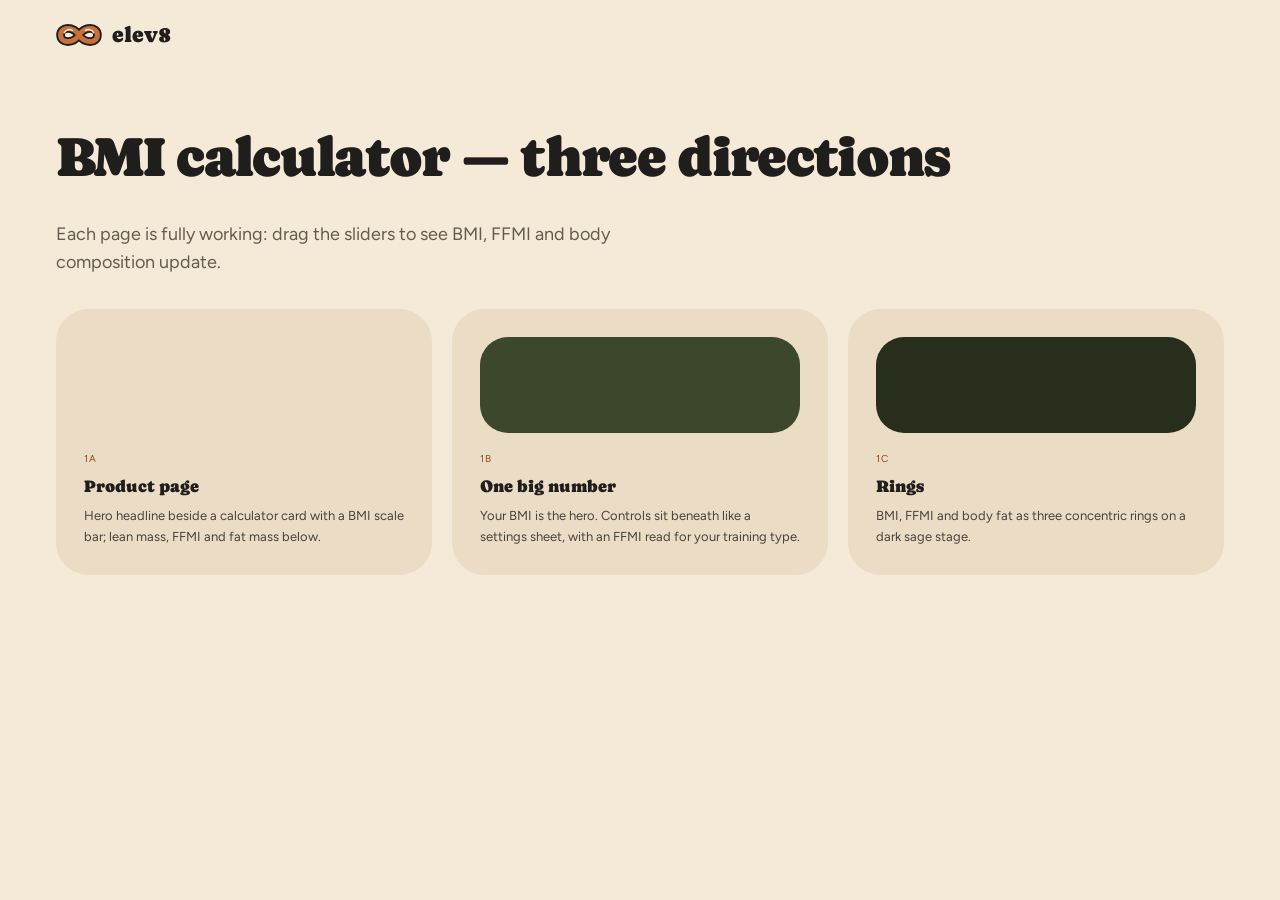
==== site/index.html @ 3b9a0076 "Add elev8 BMI calculator site Static HTML/CSS/JS build of the three Claude Design directions (produc" ====
<!DOCTYPE html>
<html lang="en">
<head>
<meta charset="utf-8">
<meta name="viewport" content="width=device-width, initial-scale=1">
<title>elev8 · BMI calculator directions</title>
<link rel="stylesheet" href="css/organic.css">
<link rel="stylesheet" href="css/app.css">
<style>
  .ix { padding: 56px 56px 72px; display: flex; flex-direction: column; gap: 32px; }
  .ix h1 { font-size: clamp(40px, 5vw, 56px); margin: 0; letter-spacing: -0.03em; }
  .ix-lede { margin: 0; font-size: 18px; max-width: 560px; color: var(--color-neutral-700); }
  .ix-grid { display: grid; grid-template-columns: repeat(3, minmax(0, 1fr)); gap: 20px; }
  .ix-grid .card { padding: 28px; gap: 10px; color: inherit; text-decoration: none; transition: box-shadow .2s, transform .2s; }
  .ix-grid .card:hover { box-shadow: var(--shadow-md); transform: translateY(-2px); }
  .ix-grid .card-kicker { color: var(--color-accent-700); }
  .ix-swatch { height: 96px; border-radius: var(--radius-lg); margin-bottom: 8px; }
  @media (max-width: 860px) { .ix-grid { grid-template-columns: minmax(0, 1fr); } }
  @media (max-width: 560px) { .ix { padding: 32px 16px 48px; } }
</style>
</head>
<body class="pp">
<header>
  <nav class="nav site-nav wrap" aria-label="Main">
    <a class="nav-brand" href="index.html">
      <svg class="logo" width="46" height="24" viewBox="0 0 100 50" aria-hidden="true"><path class="logo-ink" d="M50 25C38 6 10 6 10 25S38 44 50 25 90 6 90 25 62 44 50 25Z"/><path class="logo-fill" d="M50 25C38 6 10 6 10 25S38 44 50 25 90 6 90 25 62 44 50 25Z"/><path class="logo-hi" d="M18 20C22 13 30 12 36 15"/><path class="logo-hi" d="M64 15C70 12 78 13 82 20"/></svg>
      <span>elev8</span>
    </a>
  </nav>
</header>
<main class="wrap ix">
  <h1>BMI calculator — three directions</h1>
  <p class="ix-lede">Each page is fully working: drag the sliders to see BMI, FFMI and body composition update.</p>
  <div class="ix-grid">
    <a class="card" href="product.html">
      <div class="ix-swatch" style="background:var(--color-surface)"></div>
      <div class="card-kicker">1a</div>
      <div class="card-title">Product page</div>
      <p class="card-body">Hero headline beside a calculator card with a BMI scale bar; lean mass, FFMI and fat mass below.</p>
    </a>
    <a class="card" href="big-number.html">
      <div class="ix-swatch" style="background:var(--color-accent-2-800)"></div>
      <div class="card-kicker">1b</div>
      <div class="card-title">One big number</div>
      <p class="card-body">Your BMI is the hero. Controls sit beneath like a settings sheet, with an FFMI read for your training type.</p>
    </a>
    <a class="card" href="rings.html">
      <div class="ix-swatch" style="background:var(--color-accent-2-900)"></div>
      <div class="card-kicker">1c</div>
      <div class="card-title">Rings</div>
      <p class="card-body">BMI, FFMI and body fat as three concentric rings on a dark sage stage.</p>
    </a>
  </div>
</main>
</body>
</html>
---- site/css/organic.css ----
/* Organic — design-system tokens and component classes. This file is the source of truth for the system's look; retune it here and see readme.md. */
@import url('https://fonts.googleapis.com/css2?family=Caprasimo:wght@400&family=Figtree:wght@400;600;700&display=swap');

:root {
  --color-bg: #f5ead8;
  --color-surface: #ebddc5;
  --color-text: #201e1d;
  --color-accent: #c67139;
  --color-accent-2: #7a8a5e;
  --color-divider: color-mix(in srgb, #201e1d 16%, transparent);

  /* Tonal ramps — generated in OKLCH on one shared lightness scale, so the
     same step of any role matches the others in visual value. */
  --color-neutral-100: #f9f4ed;
  --color-neutral-200: #eee7db;
  --color-neutral-300: #dcd3c4;
  --color-neutral-400: #c0b6a5;
  --color-neutral-500: #a19786;
  --color-neutral-600: #82796a;
  --color-neutral-700: #645c50;
  --color-neutral-800: #474238;
  --color-neutral-900: #2e2b25;

  --color-accent-100: #fff2eb;
  --color-accent-200: #ffe1d0;
  --color-accent-300: #ffc6a5;
  --color-accent-400: #f6a06b;
  --color-accent-500: #d67f48;
  --color-accent-600: #b2622d;
  --color-accent-700: #8c491a;
  --color-accent-800: #643312;
  --color-accent-900: #402310;

  --color-accent-2-100: #f0fae1;
  --color-accent-2-200: #e1eecc;
  --color-accent-2-300: #ccdbb2;
  --color-accent-2-400: #aebf92;
  --color-accent-2-500: #8fa073;
  --color-accent-2-600: #728157;
  --color-accent-2-700: #56633f;
  --color-accent-2-800: #3d472b;
  --color-accent-2-900: #272e1b;

  --font-heading: "Caprasimo", system-ui, sans-serif;
  --font-heading-weight: 400;
  --font-body: "Figtree", system-ui, sans-serif;

  --space-1: 4.4px;
  --space-2: 8.8px;
  --space-3: 13.2px;
  --space-4: 17.6px;
  --space-6: 26.4px;
  --space-8: 35.2px;

  --radius-sm: 8px;
  --radius-md: 16px;
  --radius-lg: 28px;

  /* Elevation — derived from the ground: soft ink-tinted shadows on a
     light theme, a hairline edge + ambient darkness on a dark one. */
  --shadow-sm: 0 1px 2px color-mix(in srgb, #2e2b25 14%, transparent);
  --shadow-md: 0 3px 10px color-mix(in srgb, #2e2b25 16%, transparent);
  --shadow-lg: 0 12px 32px color-mix(in srgb, #2e2b25 22%, transparent);
}

body {
  background: var(--color-bg);
  color: var(--color-text);
  font-family: var(--font-body);
}
h1, h2, h3, h4 { font-family: var(--font-heading); font-weight: var(--font-heading-weight); }

.washed{filter:saturate(0.6) contrast(0.85) brightness(1.1) opacity(0.94)}

/* ══════════════════════════════════════════════════════════════════════════
   Components — built with the tokens above. Plain CSS
   on plain HTML: no JavaScript, no build step. Each class is documented in
   readme.md and demonstrated in foundations/ and components/.
   ══════════════════════════════════════════════════════════════════════ */

*, *::before, *::after { box-sizing: border-box; }
body { margin: 0; font-size: 15px; line-height: 1.55; font-weight: 400; }
h1, h2, h3, h4, h5, h6 {
  font-family: var(--font-heading); font-weight: var(--font-heading-weight);
  line-height: 1.12; letter-spacing: -0.015em; margin: 0 0 var(--space-2);
}
h1 { font-size: 42px; }
h2 { font-size: 32px; }
h3 { font-size: 25px; }
h4 { font-size: 20px; }
h5 { font-size: 16px; }
h6 { font-size: 13px; }
h6 { letter-spacing: 0.08em; text-transform: uppercase; }
p { margin: 0 0 var(--space-3); }
a { color: var(--color-accent); text-underline-offset: 3px; }
img { display: block; max-width: 100%; }
figure { margin: 0; }
figcaption {
  font-size: 11px; margin-top: var(--space-1);
  color: color-mix(in srgb, var(--color-text) 55%, transparent);
}
.text-muted { color: color-mix(in srgb, var(--color-text) 55%, transparent); }
:focus { outline: none; }
:focus-visible { outline: 2px solid var(--color-accent); outline-offset: 2px; }
::selection { background: color-mix(in srgb, var(--color-accent) 30%, transparent); }

/* — rules — */
.hr {
  height: 1px; border: 0; margin: var(--space-4) 0;
  background: var(--color-divider);
}

/* — buttons — */
.btn {
  display: inline-flex; align-items: center; justify-content: center; gap: 6px;
  cursor: pointer; text-decoration: none;
  font-family: var(--font-heading); font-weight: var(--font-heading-weight);
  font-size: 14px; line-height: 1.2; color: var(--color-text); /* matches the .input's 14px —
     the pair sits side by side in sign-up rows */
  background: transparent; border: 1px solid transparent;
  padding: var(--space-2) calc(var(--space-3) * 1.2);
  border-radius: var(--radius-md);
}
.btn svg { display: block; }
.btn:disabled { opacity: 0.45; cursor: not-allowed; }
.btn-primary { background: var(--color-accent); color: var(--color-bg); }
.btn-primary:hover { background: var(--color-accent-600); }
.btn-primary:active { background: var(--color-accent-700); }
.btn-secondary { border-color: var(--color-divider); }
.btn-secondary:hover { background: color-mix(in srgb, var(--color-text) 7%, transparent); }
.btn-secondary:active { background: color-mix(in srgb, var(--color-text) 14%, transparent); }
.btn-ghost { color: var(--color-accent); padding-inline: var(--space-1); }
.btn-ghost:hover { background: color-mix(in srgb, var(--color-accent) 10%, transparent); }
.btn-ghost:active { background: color-mix(in srgb, var(--color-accent) 18%, transparent); }
.btn-icon { width: 36px; height: 36px; padding: 0; }
.btn-block { width: 100%; margin-top: var(--space-2); }

/* — forms — */
.field > label {
  display: block; font-size: 12px; margin-bottom: 5px;
  color: color-mix(in srgb, var(--color-text) 70%, transparent);
}
.input {
  width: 100%; min-height: 36px; padding: 6px 10px; font: inherit;
  font-size: 14px; color: var(--color-text); caret-color: var(--color-accent);
  background: var(--color-surface);
  border: 1px solid var(--color-divider); border-radius: var(--radius-md);
}
.input:hover { border-color: color-mix(in srgb, var(--color-text) 45%, transparent); }
.input:focus-visible { border-color: var(--color-accent); outline-offset: 0; }
textarea.input { min-height: 90px; resize: vertical; }
.radio { display: inline-flex; align-items: center; gap: 8px; cursor: pointer; font-size: 14px; }
.radio input, .seg-opt input {
  position: absolute; opacity: 0; width: 0; height: 0; pointer-events: none;
}
.radio .dot {
  width: 16px; height: 16px; flex: none; border-radius: 50%;
  border: 1.5px solid var(--color-divider);
}
.radio:hover .dot { border-color: var(--color-accent); }
.radio input:checked + .dot {
  border-color: var(--color-accent); background: var(--color-accent);
  box-shadow: inset 0 0 0 4px var(--color-bg);
}
.radio input:focus-visible + .dot { outline: 2px solid var(--color-accent); outline-offset: 2px; }
.seg {
  display: inline-flex; overflow: hidden;
  border: 1px solid var(--color-divider); border-radius: var(--radius-md);
}
.seg-opt {
  display: inline-flex; align-items: center; gap: 6px;
  padding: 7px 12px; font-size: 13px; cursor: pointer;
}
.seg-opt + .seg-opt { border-left: 1px solid var(--color-divider); }
.seg-opt:has(input:checked) { background: var(--color-accent); color: var(--color-bg); }
.seg-opt:not(:has(input:checked)):hover { background: color-mix(in srgb, var(--color-text) 7%, transparent); }
.seg-opt:has(input:focus-visible) { outline: 2px solid var(--color-accent); outline-offset: -2px; }

/* — cards — */
.card {
  display: flex; flex-direction: column; gap: var(--space-2);
  padding: var(--space-3); border-radius: var(--radius-md); background: var(--color-surface);
}
.card-kicker { font-size: 10px; letter-spacing: 0.1em; text-transform: uppercase; color: var(--color-accent); }
.card-title {
  font-family: var(--font-heading); font-weight: var(--font-heading-weight);
  font-size: 17px; line-height: 1.2;
}
.card-body { margin: 0; font-size: 13px; opacity: 0.8; flex: 1; }
.card-meta {
  display: flex; align-items: center; gap: 6px; font-size: 11px;
  color: color-mix(in srgb, var(--color-text) 50%, transparent);
}
.elev-sm { box-shadow: var(--shadow-sm); }
.elev-md { box-shadow: var(--shadow-md); }
.elev-lg { box-shadow: var(--shadow-lg); }

/* — tags — */
.tag {
  display: inline-flex; align-items: center; font-size: 11px;
  letter-spacing: 0.02em; padding: 3px 10px;
  border-radius: calc(var(--radius-md) * 0.75);
}
.tag-accent { background: var(--color-accent-100); color: var(--color-accent-800); }
.tag-accent-2 { background: var(--color-accent-2-100); color: var(--color-accent-2-800); }
.tag-neutral { background: var(--color-neutral-100); color: var(--color-neutral-800); }
.tag-outline { border: 1px solid var(--color-accent); color: var(--color-accent); }

/* — navigation — */
.nav {
  display: flex; align-items: center; gap: var(--space-4);
  padding: var(--space-3) var(--space-4);
  border-bottom: none;
}
.nav-brand {
  font-family: var(--font-heading); font-weight: var(--font-heading-weight);
  font-size: 18px; margin-right: auto;
}
.nav a { color: inherit; text-decoration: none; font-size: 14px; }
.nav a:hover, .nav a[aria-current='page'] { color: var(--color-accent); }

/* — tables — */
.table { width: 100%; border-collapse: collapse; font-size: 14px; }
.table th {
  text-align: left; font-size: 11px; letter-spacing: 0.08em; text-transform: uppercase;
  color: color-mix(in srgb, var(--color-text) 60%, transparent);
  padding: var(--space-2); border-bottom: 1px solid var(--color-divider);
}
.table td {
  padding: var(--space-2);
  border-bottom: 1px solid color-mix(in srgb, var(--color-text) 8%, transparent);
}
.table tbody tr:hover { background: color-mix(in srgb, var(--color-text) 4%, transparent); }

/* — dialog — */
.dialog-backdrop {
  position: fixed; inset: 0; display: grid; place-items: center;
  padding: var(--space-4);
  background: color-mix(in srgb, var(--color-neutral-900) 50%, transparent);
}
.dialog {
  width: min(440px, 100%); display: flex; flex-direction: column; gap: var(--space-3);
  padding: var(--space-4); border-radius: var(--radius-lg);
  background: var(--color-surface); box-shadow: var(--shadow-lg);
}
.dialog-title {
  font-family: var(--font-heading); font-weight: var(--font-heading-weight);
  font-size: 20px;
}
.dialog-body { font-size: 14px; opacity: 0.85; }
.dialog-actions { display: flex; justify-content: flex-end; gap: var(--space-2); margin-top: var(--space-2); }

/* — rounded frame: everything softens, small controls go pill — */
.card, .dialog { border-radius: calc(var(--radius-lg) * 1.15); }
.btn, .tag, .seg, .input { border-radius: 999px; }
.input { padding-inline: 14px; }
---- site/css/app.css ----
/* elev8 — page styles built on the Organic tokens in organic.css. */

/* ── shared ─────────────────────────────────────────────────────────────── */
.wrap { max-width: 1280px; margin: 0 auto; }
.num { font-family: var(--font-heading); font-weight: var(--font-heading-weight); line-height: 1; }
input[type="range"] { width: 100%; min-width: 0; margin: 0; accent-color: var(--range, var(--color-accent)); }

/* logo: puffy infinity, three strokes — ink outline, fill, highlights */
.logo path { fill: none; }
.logo-ink { stroke: var(--logo-ink, var(--color-text)); stroke-width: 19; stroke-linejoin: round; }
.logo-fill { stroke: var(--logo-fill, var(--color-accent)); stroke-width: 11; stroke-linejoin: round; }
.logo-hi { stroke: var(--logo-hi, var(--color-accent-200)); stroke-width: 3.5; stroke-linecap: round; }

.site-nav { padding: 18px 56px; }
.site-nav .nav-brand { display: flex; align-items: center; gap: 10px; font-size: 22px; color: inherit; text-decoration: none; }
.site-nav .nav-brand:hover { color: inherit; }
.site-nav .btn { padding: 8px 18px; }

/* scale track with a sliding thumb; --pos is 0–100 */
.track { position: relative; border-radius: 999px; }
.thumb {
  position: absolute; width: 22px; height: 22px; margin-left: -11px; border-radius: 50%;
  left: calc(var(--pos, 0) * 1%); transition: left .3s;
}

/* ── 1a · product page ──────────────────────────────────────────────────── */
.pp { background: var(--color-bg); }
.pp-header {
  position: sticky; top: 0; z-index: 10;
  background: color-mix(in srgb, var(--color-bg) 80%, transparent);
  -webkit-backdrop-filter: blur(20px); backdrop-filter: blur(20px);
}
.pp-hero {
  display: grid; grid-template-columns: minmax(0, 1fr) 520px; gap: 64px;
  padding: 72px 56px 88px; align-items: center;
}
.pp-intro { display: flex; flex-direction: column; gap: 22px; }
.pp-intro .tag { align-self: flex-start; }
.pp-intro h1 { font-size: clamp(46px, 6.6vw, 84px); line-height: 1; margin: 0; letter-spacing: -0.03em; text-wrap: balance; }
.pp-intro p { font-size: 21px; line-height: 1.45; max-width: 480px; color: var(--color-neutral-700); margin: 0; text-wrap: pretty; }
.pp-ctas { display: flex; flex-wrap: wrap; gap: 12px; margin-top: 8px; }
.pp-ctas .btn { font-size: 17px; padding: 14px 26px; }

.pp-calc { padding: 36px; gap: 22px; background: var(--color-neutral-100); }
.pp-calc-head { display: flex; justify-content: space-between; align-items: center; gap: 12px; }
.pp-calc-head .card-title { font-size: 22px; margin: 0; letter-spacing: 0; }
.pp-field { display: flex; flex-direction: column; gap: 6px; }
.pp-field-label { display: flex; justify-content: space-between; font-size: 14px; }
.pp-field-label > label, .pp-field-label > span { color: var(--color-neutral-700); }
.pp-field-label .opt { color: var(--color-neutral-600); }

.pp-result { border-radius: var(--radius-lg); background: var(--color-surface); padding: 24px; display: flex; flex-direction: column; gap: 14px; }
.pp-result-head { display: flex; align-items: baseline; justify-content: space-between; gap: 12px; }
.pp-result-num { display: flex; align-items: baseline; gap: 10px; }
.pp-result-num .num { font-size: 64px; }
.pp-result-num small, .pp-result-unit { font-size: 14px; color: var(--color-neutral-700); }
.pp-result .tag { font-size: 13px; }
.pp-result p { margin: 0; font-size: 14px; line-height: 1.5; color: var(--color-neutral-800); }

.pp-scale {
  height: 12px;
  background: linear-gradient(90deg,
    var(--color-accent-2-300) 0 14%, var(--color-accent-2-500) 14% 40%,
    var(--color-accent-400) 40% 60%, var(--color-accent-600) 60% 100%);
}
.pp-scale .thumb { top: -5px; background: var(--color-neutral-100); box-shadow: var(--shadow-md); border: 3px solid var(--color-text); }
.pp-scale-ticks { display: flex; justify-content: space-between; font-size: 11px; color: var(--color-neutral-700); }

.pp-metrics { display: grid; grid-template-columns: repeat(3, minmax(0, 1fr)); gap: 20px; padding: 0 56px 72px; scroll-margin-top: 80px; }
.pp-metrics .card { padding: 28px; gap: 10px; }
.pp-metrics .card-kicker { color: var(--color-accent-700); }
.pp-metrics .num { font-size: 40px; }
.pp-metrics .card-body { font-size: 14px; }

/* ── 1b · one big number ────────────────────────────────────────────────── */
.bn { background: var(--color-neutral-100); --logo-fill: var(--color-accent-2); --logo-hi: var(--color-accent-2-200); }
.bn-top { padding: 56px 56px 0; display: flex; flex-direction: column; gap: 8px; }
.bn-top h6 { margin: 0; color: var(--color-accent-700); }
.bn-hero { display: flex; align-items: flex-end; gap: 32px; }
.bn-hero .num { font-size: clamp(132px, 20.3vw, 260px); line-height: .85; letter-spacing: -0.04em; }
.bn-hero-copy { display: flex; flex-direction: column; gap: 10px; padding-bottom: 22px; max-width: 380px; }
.bn-hero-copy .tag { align-self: flex-start; font-size: 14px; padding: 5px 14px; }
.bn-hero-copy p { margin: 0; font-size: 19px; line-height: 1.45; color: var(--color-neutral-800); text-wrap: pretty; }

.bn-grid { display: grid; grid-template-columns: minmax(0, 1.3fr) minmax(0, 1fr); gap: 24px; padding: 48px 56px 72px; }
.bn-sheet { border-radius: var(--radius-lg); background: var(--color-bg); overflow: hidden; }
.bn-sheet-head { display: flex; justify-content: space-between; align-items: center; gap: 12px; padding: 20px 28px; }
.bn-sheet-head .title { font-family: var(--font-heading); font-size: 20px; }
.bn-row {
  display: grid; grid-template-columns: 120px minmax(0, 1fr) 110px; align-items: center; gap: 20px;
  padding: 18px 28px; border-top: 1px solid var(--color-divider);
}
.bn-row strong { text-align: right; }
.bn-row-training { display: flex; align-items: center; gap: 12px; }
.bn-row-training > span { width: 120px; flex: none; }
.bn-sports { display: flex; gap: 8px; flex-wrap: wrap; }
.bn-sports .btn { padding: 7px 16px; }

.bn-read {
  border-radius: var(--radius-lg); background: var(--color-accent-2-800); color: var(--color-accent-2-100);
  padding: 32px; display: flex; flex-direction: column; gap: 18px;
}
.bn-read h6 { margin: 0; color: var(--color-accent-2-300); }
.bn-read-num { display: flex; align-items: baseline; gap: 12px; }
.bn-read-num .num { font-size: 88px; }
.bn-read p { margin: 0; font-size: 17px; line-height: 1.5; }
.bn-ffmi { height: 10px; background: var(--color-accent-2-700); margin-top: auto; }
.bn-ffmi-range {
  position: absolute; top: 0; bottom: 0; border-radius: 999px; background: var(--color-accent-2-400);
  left: calc(var(--l, 0) * 1%); width: calc(var(--w, 0) * 1%); transition: left .3s, width .3s;
}
.bn-ffmi .thumb { top: -6px; background: var(--color-accent-2-100); }
.bn-ticks { display: flex; justify-content: space-between; font-size: 12px; color: var(--color-accent-2-300); }

/* ── 1c · rings ─────────────────────────────────────────────────────────── */
.rg {
  background: var(--color-accent-2-900); color: var(--color-accent-2-100);
  --logo-ink: var(--color-accent-2-100);
}
.rg .nav a:hover { color: var(--color-accent-400); }
.rg-title { padding: 64px 56px 0; }
.rg-title h1 { font-size: clamp(42px, 5.6vw, 72px); line-height: 1; margin: 0; max-width: 760px; letter-spacing: -0.03em; color: var(--color-neutral-100); text-wrap: balance; }
.rg-body { display: grid; grid-template-columns: 460px minmax(0, 1fr); gap: 72px; padding: 56px 56px 80px; align-items: center; }

.rg-rings { position: relative; width: 100%; max-width: 460px; aspect-ratio: 1; container-type: inline-size; }
.rg-rings svg { display: block; width: 100%; height: 100%; transform: rotate(-90deg); }
.rg-rings circle { fill: none; stroke-width: 36; }
.rg-rings .arc { stroke-linecap: round; transition: stroke-dashoffset .4s; }
.rg-center { position: absolute; inset: 0; display: flex; flex-direction: column; align-items: center; justify-content: center; }
.rg-center .num { font-size: clamp(40px, 14cqw, 64px); color: var(--color-neutral-100); }
.rg-center small { font-size: 13px; color: var(--color-accent-2-300); }

.rg-side { display: flex; flex-direction: column; gap: 28px; min-width: 0; }
.rg-stats { display: grid; grid-template-columns: repeat(3, minmax(0, 1fr)); gap: 20px; }
.rg-stat { display: flex; flex-direction: column; gap: 4px; font-size: 13px; color: var(--color-accent-2-300); }
.rg-stat .num { font-size: 40px; color: var(--color-neutral-100); }
.rg-stat .k-bmi { color: var(--color-accent-300); }
.rg-stat .k-bf { color: var(--color-neutral-300); }

.rg-panel { display: flex; flex-direction: column; gap: 18px; padding: 28px; border-radius: var(--radius-lg); background: var(--color-accent-2-800); }
.rg-panel-head { display: flex; justify-content: space-between; align-items: center; gap: 12px; }
.rg-panel-head .title { font-family: var(--font-heading); font-size: 20px; color: var(--color-neutral-100); }
.rg-panel .seg { border-color: var(--color-accent-2-600); }
.rg-row { display: grid; grid-template-columns: 90px minmax(0, 1fr) 100px; align-items: center; gap: 16px; }
.rg-row strong { text-align: right; color: var(--color-neutral-100); }
.rg-verdict { margin: 0; font-size: 17px; line-height: 1.5; max-width: 560px; color: var(--color-accent-2-200); }

/* ── responsive ─────────────────────────────────────────────────────────── */
@media (max-width: 1180px) {
  .pp-hero { grid-template-columns: minmax(0, 1fr) 460px; gap: 48px; }
  .rg-body { grid-template-columns: 380px minmax(0, 1fr); gap: 48px; }
}

@media (max-width: 980px) {
  .site-nav { padding: 16px 32px; }
  .pp-hero { grid-template-columns: minmax(0, 1fr); padding: 48px 32px 64px; gap: 40px; }
  .pp-calc { width: 100%; max-width: 600px; }
  .pp-metrics { padding: 0 32px 56px; }
  .bn-top { padding: 40px 32px 0; }
  .bn-grid { grid-template-columns: minmax(0, 1fr); padding: 40px 32px 56px; }
  .rg-title { padding: 48px 32px 0; }
  .rg-body { grid-template-columns: minmax(0, 1fr); padding: 40px 32px 64px; justify-items: center; }
  .rg-side { width: 100%; }
}

@media (max-width: 760px) {
  .site-nav .nav-link { display: none; }
  .pp-metrics { grid-template-columns: minmax(0, 1fr); gap: 14px; }
  .bn-hero { flex-direction: column; align-items: flex-start; gap: 16px; }
  .bn-hero-copy { padding-bottom: 0; }
}

@media (max-width: 560px) {
  .site-nav { padding: 14px 16px; }
  .pp-hero { padding: 32px 16px 48px; }
  .pp-intro p { font-size: 18px; }
  .pp-ctas .btn { font-size: 16px; padding: 12px 22px; }
  .pp-calc { padding: 22px; gap: 18px; }
  .pp-result { padding: 18px; }
  .pp-result-num .num { font-size: 52px; }
  .pp-metrics { padding: 0 16px 40px; }

  .bn-top { padding: 28px 16px 0; }
  .bn-hero-copy p { font-size: 17px; }
  .bn-grid { padding: 28px 16px 40px; gap: 16px; }
  .bn-sheet-head { padding: 16px 18px; }
  .bn-row { grid-template-columns: 64px minmax(0, 1fr) 72px; gap: 12px; padding: 16px 18px; }
  .bn-row-training { flex-direction: column; align-items: flex-start; padding: 16px 18px; }
  .bn-row-training > span { width: auto; }
  .bn-read { padding: 24px; }
  .bn-read-num .num { font-size: 72px; }

  .rg-title { padding: 32px 16px 0; }
  .rg-body { padding: 32px 16px 48px; gap: 36px; }
  .rg-stats { gap: 12px; }
  .rg-stat .num { font-size: 30px; }
  .rg-panel { padding: 20px; }
  .rg-row { grid-template-columns: 64px minmax(0, 1fr) 72px; gap: 12px; }
}
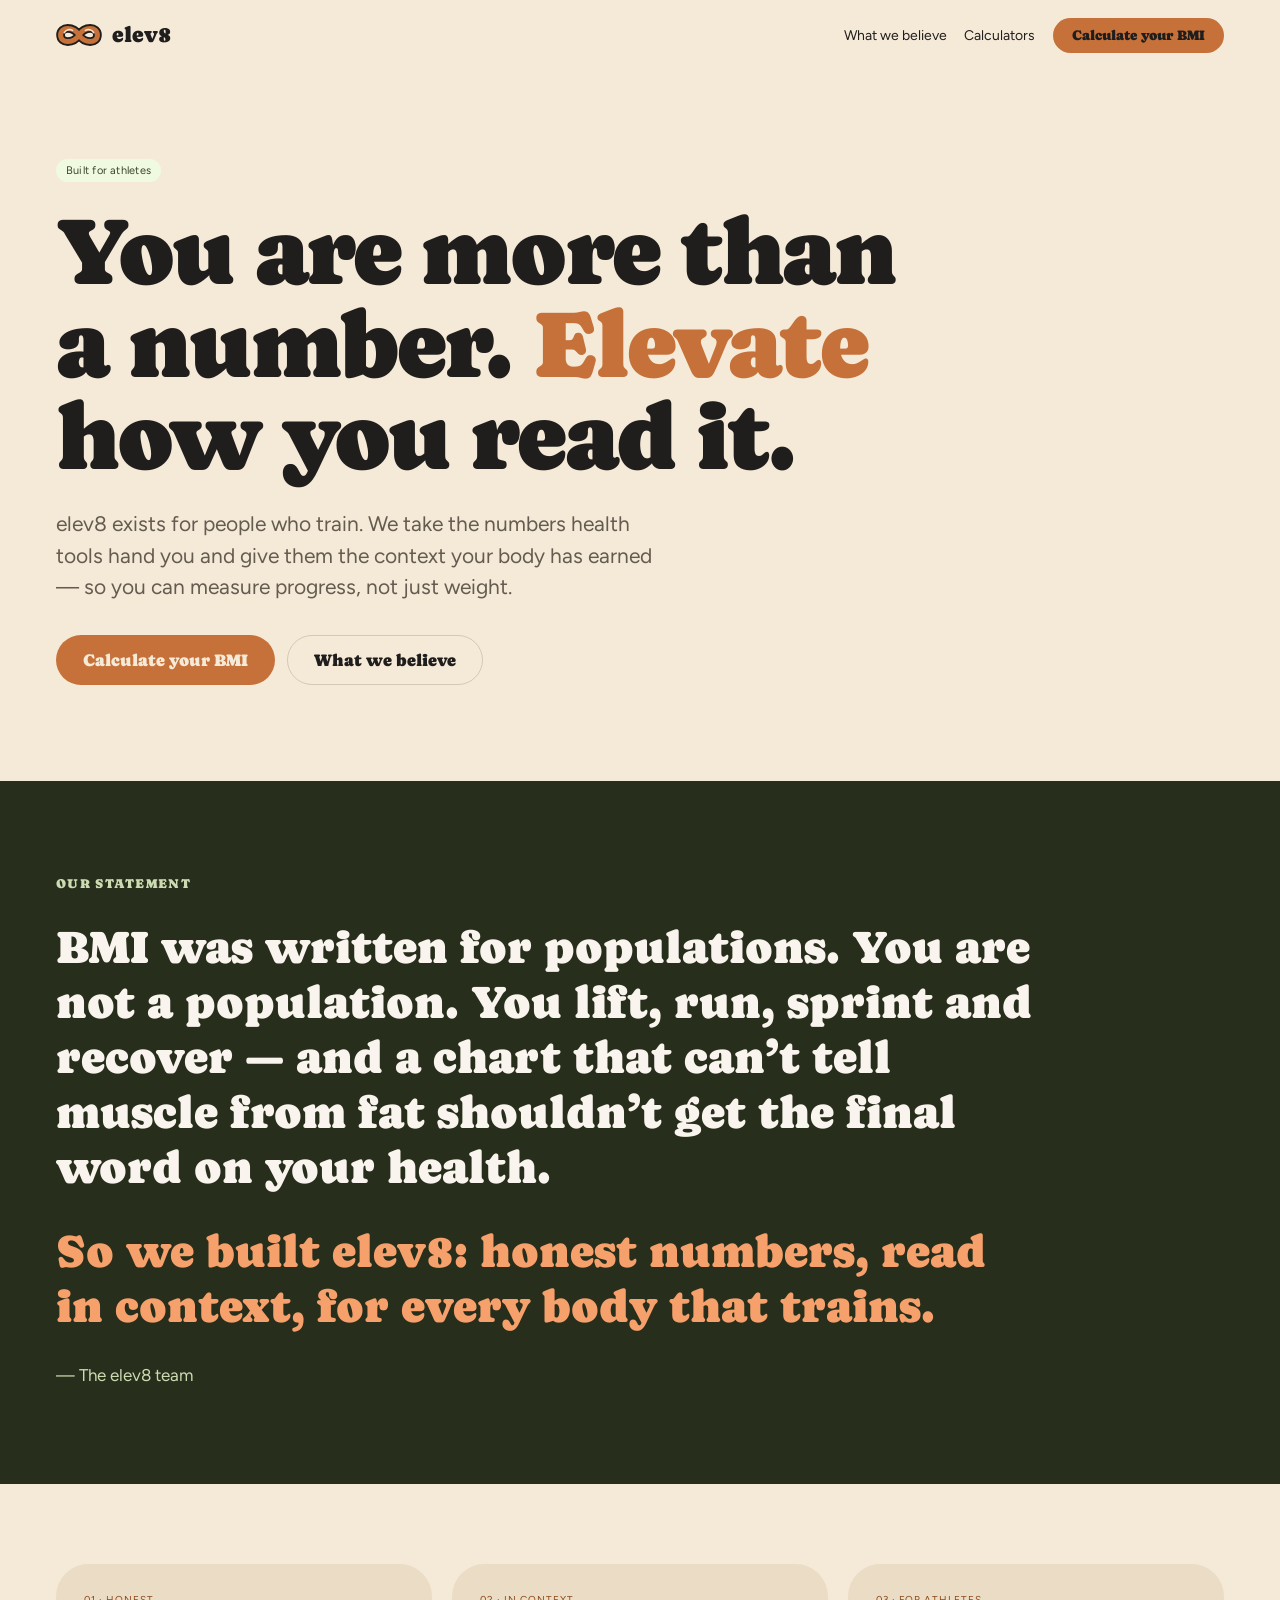
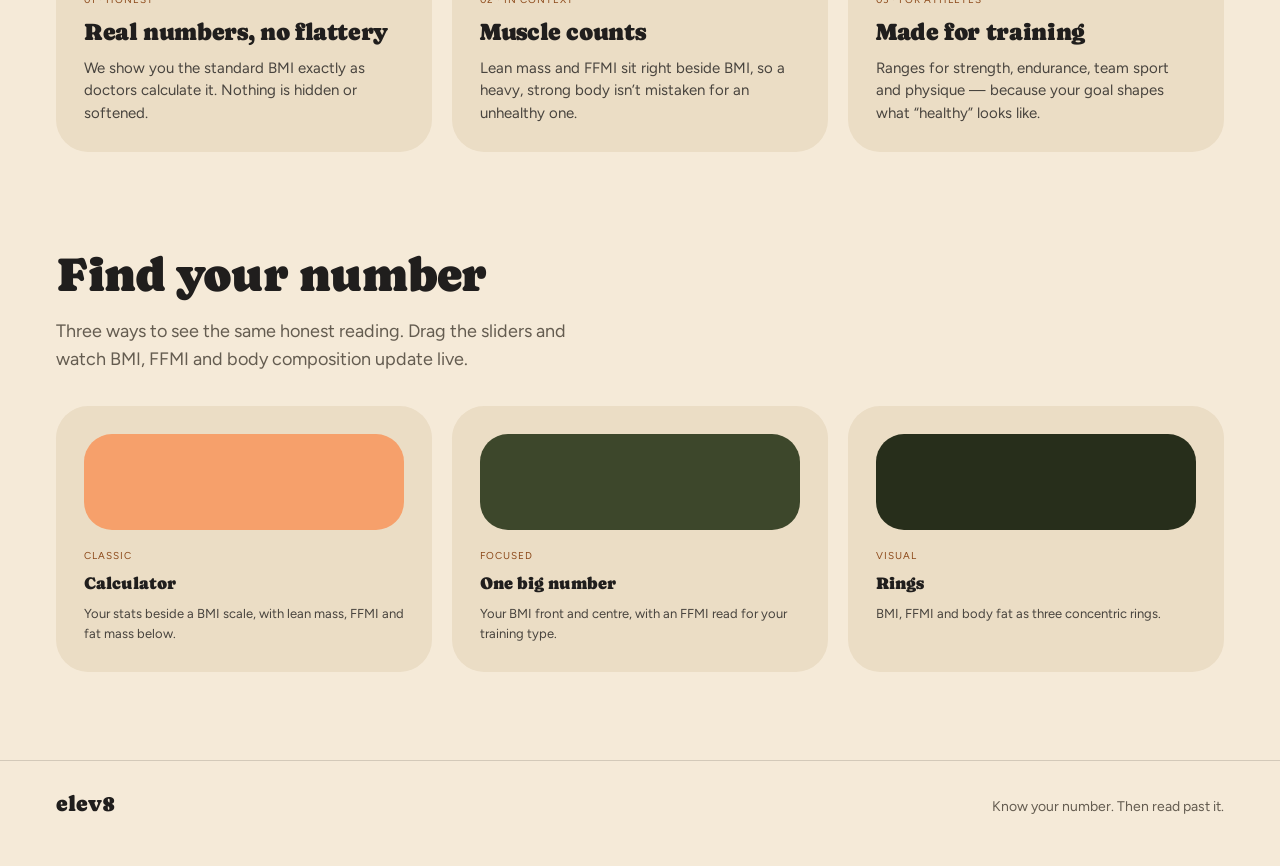
==== commit ebd47503: "Turn the landing page into a brand statement Replace the directions menu with a hero promise, the el" ====
--- a/site/index.html
+++ b/site/index.html
@@ -3,54 +3,95 @@
 <head>
 <meta charset="utf-8">
 <meta name="viewport" content="width=device-width, initial-scale=1">
-<title>elev8 · BMI calculator directions</title>
+<title>elev8 · Numbers for bodies that train</title>
+<meta name="description" content="elev8 believes your body is more than a number. We pair BMI with lean mass so athletes get a reading that actually means something.">
 <link rel="stylesheet" href="css/organic.css">
 <link rel="stylesheet" href="css/app.css">
-<style>
-  .ix { padding: 56px 56px 72px; display: flex; flex-direction: column; gap: 32px; }
-  .ix h1 { font-size: clamp(40px, 5vw, 56px); margin: 0; letter-spacing: -0.03em; }
-  .ix-lede { margin: 0; font-size: 18px; max-width: 560px; color: var(--color-neutral-700); }
-  .ix-grid { display: grid; grid-template-columns: repeat(3, minmax(0, 1fr)); gap: 20px; }
-  .ix-grid .card { padding: 28px; gap: 10px; color: inherit; text-decoration: none; transition: box-shadow .2s, transform .2s; }
-  .ix-grid .card:hover { box-shadow: var(--shadow-md); transform: translateY(-2px); }
-  .ix-grid .card-kicker { color: var(--color-accent-700); }
-  .ix-swatch { height: 96px; border-radius: var(--radius-lg); margin-bottom: 8px; }
-  @media (max-width: 860px) { .ix-grid { grid-template-columns: minmax(0, 1fr); } }
-  @media (max-width: 560px) { .ix { padding: 32px 16px 48px; } }
-</style>
 </head>
 <body class="pp">
-<header>
+
+<header class="pp-header">
   <nav class="nav site-nav wrap" aria-label="Main">
     <a class="nav-brand" href="index.html">
       <svg class="logo" width="46" height="24" viewBox="0 0 100 50" aria-hidden="true"><path class="logo-ink" d="M50 25C38 6 10 6 10 25S38 44 50 25 90 6 90 25 62 44 50 25Z"/><path class="logo-fill" d="M50 25C38 6 10 6 10 25S38 44 50 25 90 6 90 25 62 44 50 25Z"/><path class="logo-hi" d="M18 20C22 13 30 12 36 15"/><path class="logo-hi" d="M64 15C70 12 78 13 82 20"/></svg>
       <span>elev8</span>
     </a>
+    <a class="nav-link" href="#belief">What we believe</a>
+    <a class="nav-link" href="#calculators">Calculators</a>
+    <a class="btn btn-primary" href="product.html">Calculate your BMI</a>
   </nav>
 </header>
-<main class="wrap ix">
-  <h1>BMI calculator — three directions</h1>
-  <p class="ix-lede">Each page is fully working: drag the sliders to see BMI, FFMI and body composition update.</p>
-  <div class="ix-grid">
-    <a class="card" href="product.html">
-      <div class="ix-swatch" style="background:var(--color-surface)"></div>
-      <div class="card-kicker">1a</div>
-      <div class="card-title">Product page</div>
-      <p class="card-body">Hero headline beside a calculator card with a BMI scale bar; lean mass, FFMI and fat mass below.</p>
-    </a>
-    <a class="card" href="big-number.html">
-      <div class="ix-swatch" style="background:var(--color-accent-2-800)"></div>
-      <div class="card-kicker">1b</div>
-      <div class="card-title">One big number</div>
-      <p class="card-body">Your BMI is the hero. Controls sit beneath like a settings sheet, with an FFMI read for your training type.</p>
-    </a>
-    <a class="card" href="rings.html">
-      <div class="ix-swatch" style="background:var(--color-accent-2-900)"></div>
-      <div class="card-kicker">1c</div>
-      <div class="card-title">Rings</div>
-      <p class="card-body">BMI, FFMI and body fat as three concentric rings on a dark sage stage.</p>
-    </a>
-  </div>
+
+<main>
+  <section class="lp-hero wrap">
+    <span class="tag tag-accent-2">Built for athletes</span>
+    <h1>You are more than a number. <em>Elevate</em> how you read it.</h1>
+    <p>elev8 exists for people who train. We take the numbers health tools hand you and give them the context your body has earned — so you can measure progress, not just weight.</p>
+    <div class="pp-ctas">
+      <a class="btn btn-primary" href="product.html">Calculate your BMI</a>
+      <a class="btn btn-secondary" href="#belief">What we believe</a>
+    </div>
+  </section>
+
+  <section class="lp-belief" id="belief" aria-labelledby="belief-title">
+    <div class="wrap lp-belief-inner">
+      <h6 id="belief-title">Our statement</h6>
+      <blockquote>
+        <p>BMI was written for populations. You are not a population. You lift, run, sprint and recover — and a chart that can’t tell muscle from fat shouldn’t get the final word on your health.</p>
+        <p>So we built elev8: honest numbers, read in context, for every body that trains.</p>
+      </blockquote>
+      <p class="lp-sign">— The elev8 team</p>
+    </div>
+  </section>
+
+  <section class="lp-pillars wrap" aria-label="Our principles">
+    <div class="card">
+      <div class="card-kicker">01 · Honest</div>
+      <h2 class="card-title">Real numbers, no flattery</h2>
+      <p class="card-body">We show you the standard BMI exactly as doctors calculate it. Nothing is hidden or softened.</p>
+    </div>
+    <div class="card">
+      <div class="card-kicker">02 · In context</div>
+      <h2 class="card-title">Muscle counts</h2>
+      <p class="card-body">Lean mass and FFMI sit right beside BMI, so a heavy, strong body isn’t mistaken for an unhealthy one.</p>
+    </div>
+    <div class="card">
+      <div class="card-kicker">03 · For athletes</div>
+      <h2 class="card-title">Made for training</h2>
+      <p class="card-body">Ranges for strength, endurance, team sport and physique — because your goal shapes what “healthy” looks like.</p>
+    </div>
+  </section>
+
+  <section class="lp-calcs wrap" id="calculators" aria-labelledby="calcs-title">
+    <h2 id="calcs-title">Find your number</h2>
+    <p class="lp-calcs-lede">Three ways to see the same honest reading. Drag the sliders and watch BMI, FFMI and body composition update live.</p>
+    <div class="lp-calcs-grid">
+      <a class="card" href="product.html">
+        <div class="lp-swatch" style="background:var(--color-accent-400)"></div>
+        <div class="card-kicker">Classic</div>
+        <div class="card-title">Calculator</div>
+        <p class="card-body">Your stats beside a BMI scale, with lean mass, FFMI and fat mass below.</p>
+      </a>
+      <a class="card" href="big-number.html">
+        <div class="lp-swatch" style="background:var(--color-accent-2-800)"></div>
+        <div class="card-kicker">Focused</div>
+        <div class="card-title">One big number</div>
+        <p class="card-body">Your BMI front and centre, with an FFMI read for your training type.</p>
+      </a>
+      <a class="card" href="rings.html">
+        <div class="lp-swatch" style="background:var(--color-accent-2-900)"></div>
+        <div class="card-kicker">Visual</div>
+        <div class="card-title">Rings</div>
+        <p class="card-body">BMI, FFMI and body fat as three concentric rings.</p>
+      </a>
+    </div>
+  </section>
 </main>
+
+<footer class="lp-footer wrap">
+  <span class="num">elev8</span>
+  <span>Know your number. Then read past it.</span>
+</footer>
+
 </body>
 </html>
--- a/site/css/app.css
+++ b/site/css/app.css
@@ -22,6 +22,45 @@
   position: absolute; width: 22px; height: 22px; margin-left: -11px; border-radius: 50%;
   left: calc(var(--pos, 0) * 1%); transition: left .3s;
 }
+
+/* ── landing · brand statement ──────────────────────────────────────────── */
+.lp-hero { display: flex; flex-direction: column; gap: 24px; padding: 88px 56px 96px; max-width: 1280px; }
+.lp-hero .tag { align-self: flex-start; }
+.lp-hero h1 { font-size: clamp(48px, 7.4vw, 104px); line-height: .98; margin: 0; max-width: 1040px; letter-spacing: -0.03em; text-wrap: balance; }
+.lp-hero h1 em { font-style: normal; color: var(--color-accent); }
+.lp-hero p { font-size: 21px; line-height: 1.5; max-width: 620px; color: var(--color-neutral-700); margin: 0; text-wrap: pretty; }
+
+.lp-belief { background: var(--color-accent-2-900); color: var(--color-accent-2-100); scroll-margin-top: 64px; }
+.lp-belief-inner { padding: 96px 56px; display: flex; flex-direction: column; gap: 28px; }
+.lp-belief h6 { margin: 0; font-size: 13px; letter-spacing: 0.1em; text-transform: uppercase; color: var(--color-accent-2-300); }
+.lp-belief blockquote { margin: 0; display: flex; flex-direction: column; gap: 28px; max-width: 980px; }
+.lp-belief blockquote p {
+  margin: 0; font-family: var(--font-heading); font-size: clamp(28px, 3.6vw, 46px);
+  line-height: 1.2; color: var(--color-neutral-100); text-wrap: pretty;
+}
+.lp-belief blockquote p + p { color: var(--color-accent-400); }
+.lp-sign { margin: 0; font-size: 17px; color: var(--color-accent-2-300); }
+
+.lp-pillars { display: grid; grid-template-columns: repeat(3, minmax(0, 1fr)); gap: 20px; padding: 80px 56px 40px; }
+.lp-pillars .card { padding: 28px; gap: 10px; }
+.lp-pillars .card-kicker { color: var(--color-accent-700); }
+.lp-pillars .card-title { font-size: 24px; margin: 0; }
+.lp-pillars .card-body { font-size: 15px; line-height: 1.5; }
+
+.lp-calcs { display: flex; flex-direction: column; gap: 16px; padding: 56px 56px 88px; scroll-margin-top: 64px; }
+.lp-calcs h2 { font-size: clamp(34px, 4vw, 48px); margin: 0; letter-spacing: -0.02em; }
+.lp-calcs-lede { margin: 0 0 16px; font-size: 18px; max-width: 560px; color: var(--color-neutral-700); }
+.lp-calcs-grid { display: grid; grid-template-columns: repeat(3, minmax(0, 1fr)); gap: 20px; }
+.lp-calcs-grid .card { padding: 28px; gap: 10px; color: inherit; text-decoration: none; transition: box-shadow .2s, transform .2s; }
+.lp-calcs-grid .card:hover { box-shadow: var(--shadow-md); transform: translateY(-2px); }
+.lp-calcs-grid .card-kicker { color: var(--color-accent-700); }
+.lp-swatch { height: 96px; border-radius: var(--radius-lg); margin-bottom: 8px; }
+
+.lp-footer {
+  display: flex; justify-content: space-between; align-items: baseline; flex-wrap: wrap; gap: 12px;
+  padding: 32px 56px 48px; border-top: 1px solid var(--color-divider); font-size: 14px; color: var(--color-neutral-700);
+}
+.lp-footer .num { font-size: 22px; color: var(--color-text); }
 
 /* ── 1a · product page ──────────────────────────────────────────────────── */
 .pp { background: var(--color-bg); }
@@ -156,6 +195,12 @@
   .pp-hero { grid-template-columns: minmax(0, 1fr); padding: 48px 32px 64px; gap: 40px; }
   .pp-calc { width: 100%; max-width: 600px; }
   .pp-metrics { padding: 0 32px 56px; }
+  .lp-hero { padding: 64px 32px 72px; }
+  .lp-belief-inner { padding: 72px 32px; }
+  .lp-pillars, .lp-calcs-grid { grid-template-columns: minmax(0, 1fr); }
+  .lp-pillars { padding: 56px 32px 24px; }
+  .lp-calcs { padding: 48px 32px 64px; }
+  .lp-footer { padding: 28px 32px 40px; }
   .bn-top { padding: 40px 32px 0; }
   .bn-grid { grid-template-columns: minmax(0, 1fr); padding: 40px 32px 56px; }
   .rg-title { padding: 48px 32px 0; }
@@ -180,6 +225,14 @@
   .pp-result-num .num { font-size: 52px; }
   .pp-metrics { padding: 0 16px 40px; }
 
+  .lp-hero { padding: 40px 16px 56px; gap: 20px; }
+  .lp-hero p { font-size: 18px; }
+  .lp-belief-inner { padding: 56px 16px; gap: 22px; }
+  .lp-pillars { padding: 40px 16px 16px; gap: 14px; }
+  .lp-calcs { padding: 40px 16px 48px; }
+  .lp-calcs-grid { gap: 14px; }
+  .lp-footer { padding: 24px 16px 32px; }
+
   .bn-top { padding: 28px 16px 0; }
   .bn-hero-copy p { font-size: 17px; }
   .bn-grid { padding: 28px 16px 40px; gap: 16px; }
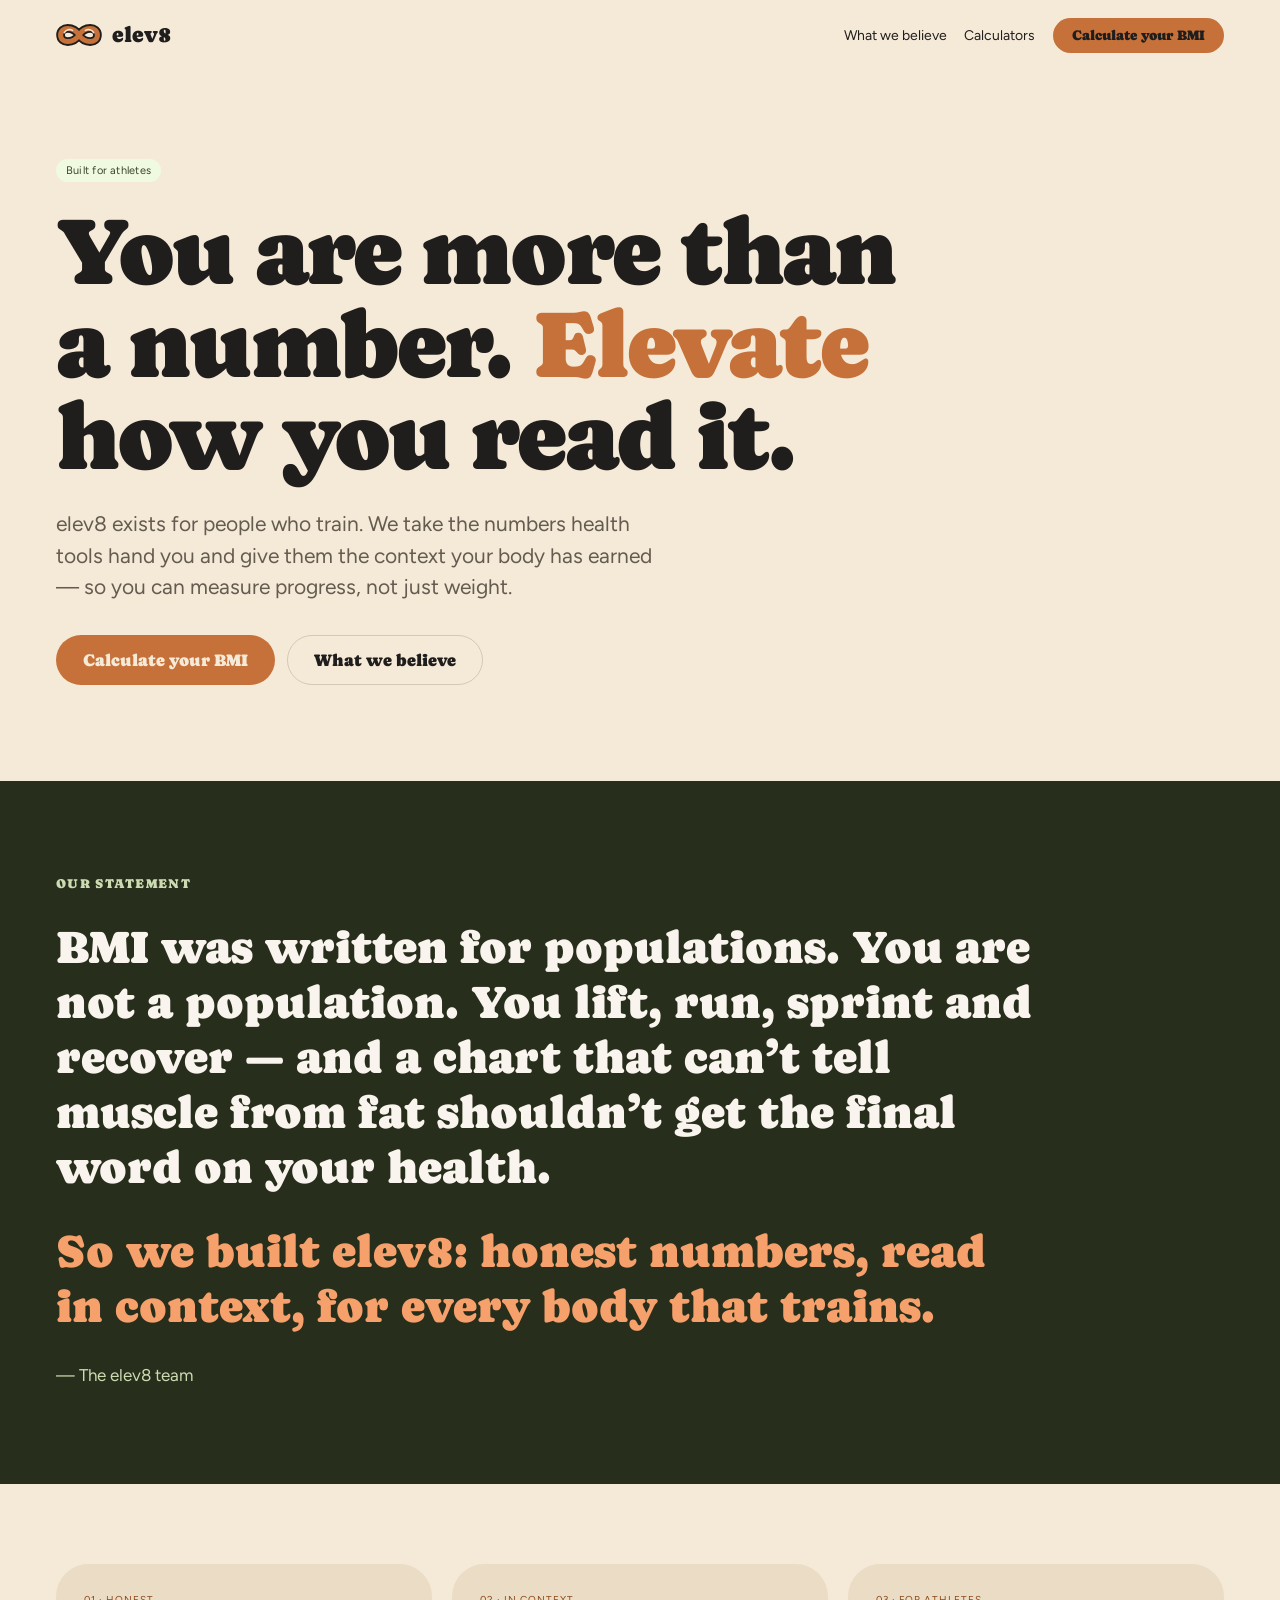
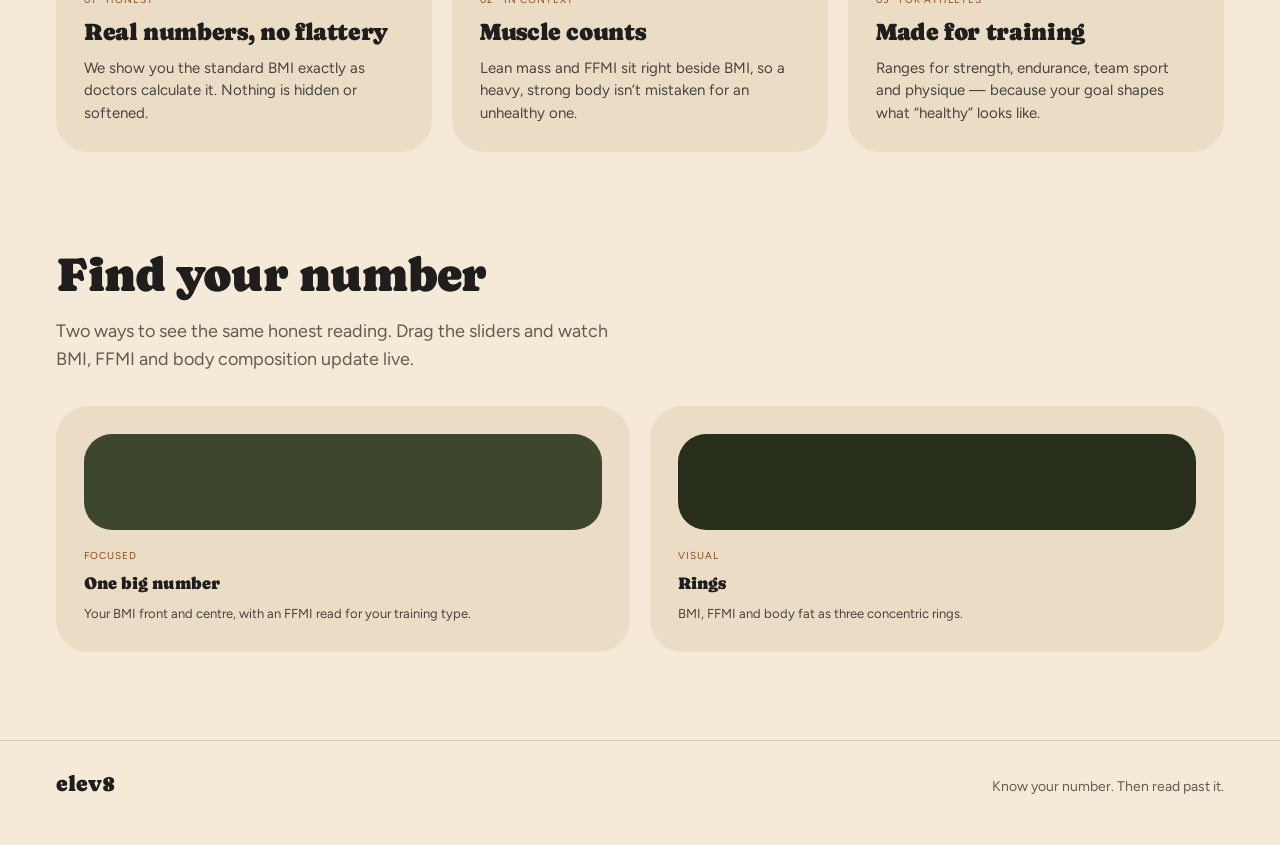
==== commit 6585a793: "Remove the 1a product-page calculator Delete product.html and its styles, give the landing page its " ====
--- a/site/index.html
+++ b/site/index.html
@@ -8,9 +8,9 @@
 <link rel="stylesheet" href="css/organic.css">
 <link rel="stylesheet" href="css/app.css">
 </head>
-<body class="pp">
+<body class="lp">
 
-<header class="pp-header">
+<header class="lp-header">
   <nav class="nav site-nav wrap" aria-label="Main">
     <a class="nav-brand" href="index.html">
       <svg class="logo" width="46" height="24" viewBox="0 0 100 50" aria-hidden="true"><path class="logo-ink" d="M50 25C38 6 10 6 10 25S38 44 50 25 90 6 90 25 62 44 50 25Z"/><path class="logo-fill" d="M50 25C38 6 10 6 10 25S38 44 50 25 90 6 90 25 62 44 50 25Z"/><path class="logo-hi" d="M18 20C22 13 30 12 36 15"/><path class="logo-hi" d="M64 15C70 12 78 13 82 20"/></svg>
@@ -18,7 +18,7 @@
     </a>
     <a class="nav-link" href="#belief">What we believe</a>
     <a class="nav-link" href="#calculators">Calculators</a>
-    <a class="btn btn-primary" href="product.html">Calculate your BMI</a>
+    <a class="btn btn-primary" href="big-number.html">Calculate your BMI</a>
   </nav>
 </header>
 
@@ -27,8 +27,8 @@
     <span class="tag tag-accent-2">Built for athletes</span>
     <h1>You are more than a number. <em>Elevate</em> how you read it.</h1>
     <p>elev8 exists for people who train. We take the numbers health tools hand you and give them the context your body has earned — so you can measure progress, not just weight.</p>
-    <div class="pp-ctas">
-      <a class="btn btn-primary" href="product.html">Calculate your BMI</a>
+    <div class="lp-ctas">
+      <a class="btn btn-primary" href="big-number.html">Calculate your BMI</a>
       <a class="btn btn-secondary" href="#belief">What we believe</a>
     </div>
   </section>
@@ -64,14 +64,8 @@
 
   <section class="lp-calcs wrap" id="calculators" aria-labelledby="calcs-title">
     <h2 id="calcs-title">Find your number</h2>
-    <p class="lp-calcs-lede">Three ways to see the same honest reading. Drag the sliders and watch BMI, FFMI and body composition update live.</p>
+    <p class="lp-calcs-lede">Two ways to see the same honest reading. Drag the sliders and watch BMI, FFMI and body composition update live.</p>
     <div class="lp-calcs-grid">
-      <a class="card" href="product.html">
-        <div class="lp-swatch" style="background:var(--color-accent-400)"></div>
-        <div class="card-kicker">Classic</div>
-        <div class="card-title">Calculator</div>
-        <p class="card-body">Your stats beside a BMI scale, with lean mass, FFMI and fat mass below.</p>
-      </a>
       <a class="card" href="big-number.html">
         <div class="lp-swatch" style="background:var(--color-accent-2-800)"></div>
         <div class="card-kicker">Focused</div>
--- a/site/css/app.css
+++ b/site/css/app.css
@@ -24,8 +24,16 @@
 }
 
 /* ── landing · brand statement ──────────────────────────────────────────── */
+.lp { background: var(--color-bg); }
+.lp-header {
+  position: sticky; top: 0; z-index: 10;
+  background: color-mix(in srgb, var(--color-bg) 80%, transparent);
+  -webkit-backdrop-filter: blur(20px); backdrop-filter: blur(20px);
+}
 .lp-hero { display: flex; flex-direction: column; gap: 24px; padding: 88px 56px 96px; max-width: 1280px; }
 .lp-hero .tag { align-self: flex-start; }
+.lp-ctas { display: flex; flex-wrap: wrap; gap: 12px; margin-top: 8px; }
+.lp-ctas .btn { font-size: 17px; padding: 14px 26px; }
 .lp-hero h1 { font-size: clamp(48px, 7.4vw, 104px); line-height: .98; margin: 0; max-width: 1040px; letter-spacing: -0.03em; text-wrap: balance; }
 .lp-hero h1 em { font-style: normal; color: var(--color-accent); }
 .lp-hero p { font-size: 21px; line-height: 1.5; max-width: 620px; color: var(--color-neutral-700); margin: 0; text-wrap: pretty; }
@@ -50,7 +58,7 @@
 .lp-calcs { display: flex; flex-direction: column; gap: 16px; padding: 56px 56px 88px; scroll-margin-top: 64px; }
 .lp-calcs h2 { font-size: clamp(34px, 4vw, 48px); margin: 0; letter-spacing: -0.02em; }
 .lp-calcs-lede { margin: 0 0 16px; font-size: 18px; max-width: 560px; color: var(--color-neutral-700); }
-.lp-calcs-grid { display: grid; grid-template-columns: repeat(3, minmax(0, 1fr)); gap: 20px; }
+.lp-calcs-grid { display: grid; grid-template-columns: repeat(2, minmax(0, 1fr)); gap: 20px; }
 .lp-calcs-grid .card { padding: 28px; gap: 10px; color: inherit; text-decoration: none; transition: box-shadow .2s, transform .2s; }
 .lp-calcs-grid .card:hover { box-shadow: var(--shadow-md); transform: translateY(-2px); }
 .lp-calcs-grid .card-kicker { color: var(--color-accent-700); }
@@ -61,55 +69,6 @@
   padding: 32px 56px 48px; border-top: 1px solid var(--color-divider); font-size: 14px; color: var(--color-neutral-700);
 }
 .lp-footer .num { font-size: 22px; color: var(--color-text); }
-
-/* ── 1a · product page ──────────────────────────────────────────────────── */
-.pp { background: var(--color-bg); }
-.pp-header {
-  position: sticky; top: 0; z-index: 10;
-  background: color-mix(in srgb, var(--color-bg) 80%, transparent);
-  -webkit-backdrop-filter: blur(20px); backdrop-filter: blur(20px);
-}
-.pp-hero {
-  display: grid; grid-template-columns: minmax(0, 1fr) 520px; gap: 64px;
-  padding: 72px 56px 88px; align-items: center;
-}
-.pp-intro { display: flex; flex-direction: column; gap: 22px; }
-.pp-intro .tag { align-self: flex-start; }
-.pp-intro h1 { font-size: clamp(46px, 6.6vw, 84px); line-height: 1; margin: 0; letter-spacing: -0.03em; text-wrap: balance; }
-.pp-intro p { font-size: 21px; line-height: 1.45; max-width: 480px; color: var(--color-neutral-700); margin: 0; text-wrap: pretty; }
-.pp-ctas { display: flex; flex-wrap: wrap; gap: 12px; margin-top: 8px; }
-.pp-ctas .btn { font-size: 17px; padding: 14px 26px; }
-
-.pp-calc { padding: 36px; gap: 22px; background: var(--color-neutral-100); }
-.pp-calc-head { display: flex; justify-content: space-between; align-items: center; gap: 12px; }
-.pp-calc-head .card-title { font-size: 22px; margin: 0; letter-spacing: 0; }
-.pp-field { display: flex; flex-direction: column; gap: 6px; }
-.pp-field-label { display: flex; justify-content: space-between; font-size: 14px; }
-.pp-field-label > label, .pp-field-label > span { color: var(--color-neutral-700); }
-.pp-field-label .opt { color: var(--color-neutral-600); }
-
-.pp-result { border-radius: var(--radius-lg); background: var(--color-surface); padding: 24px; display: flex; flex-direction: column; gap: 14px; }
-.pp-result-head { display: flex; align-items: baseline; justify-content: space-between; gap: 12px; }
-.pp-result-num { display: flex; align-items: baseline; gap: 10px; }
-.pp-result-num .num { font-size: 64px; }
-.pp-result-num small, .pp-result-unit { font-size: 14px; color: var(--color-neutral-700); }
-.pp-result .tag { font-size: 13px; }
-.pp-result p { margin: 0; font-size: 14px; line-height: 1.5; color: var(--color-neutral-800); }
-
-.pp-scale {
-  height: 12px;
-  background: linear-gradient(90deg,
-    var(--color-accent-2-300) 0 14%, var(--color-accent-2-500) 14% 40%,
-    var(--color-accent-400) 40% 60%, var(--color-accent-600) 60% 100%);
-}
-.pp-scale .thumb { top: -5px; background: var(--color-neutral-100); box-shadow: var(--shadow-md); border: 3px solid var(--color-text); }
-.pp-scale-ticks { display: flex; justify-content: space-between; font-size: 11px; color: var(--color-neutral-700); }
-
-.pp-metrics { display: grid; grid-template-columns: repeat(3, minmax(0, 1fr)); gap: 20px; padding: 0 56px 72px; scroll-margin-top: 80px; }
-.pp-metrics .card { padding: 28px; gap: 10px; }
-.pp-metrics .card-kicker { color: var(--color-accent-700); }
-.pp-metrics .num { font-size: 40px; }
-.pp-metrics .card-body { font-size: 14px; }
 
 /* ── 1b · one big number ────────────────────────────────────────────────── */
 .bn { background: var(--color-neutral-100); --logo-fill: var(--color-accent-2); --logo-hi: var(--color-accent-2-200); }
@@ -186,15 +145,11 @@
 
 /* ── responsive ─────────────────────────────────────────────────────────── */
 @media (max-width: 1180px) {
-  .pp-hero { grid-template-columns: minmax(0, 1fr) 460px; gap: 48px; }
   .rg-body { grid-template-columns: 380px minmax(0, 1fr); gap: 48px; }
 }
 
 @media (max-width: 980px) {
   .site-nav { padding: 16px 32px; }
-  .pp-hero { grid-template-columns: minmax(0, 1fr); padding: 48px 32px 64px; gap: 40px; }
-  .pp-calc { width: 100%; max-width: 600px; }
-  .pp-metrics { padding: 0 32px 56px; }
   .lp-hero { padding: 64px 32px 72px; }
   .lp-belief-inner { padding: 72px 32px; }
   .lp-pillars, .lp-calcs-grid { grid-template-columns: minmax(0, 1fr); }
@@ -210,23 +165,16 @@
 
 @media (max-width: 760px) {
   .site-nav .nav-link { display: none; }
-  .pp-metrics { grid-template-columns: minmax(0, 1fr); gap: 14px; }
   .bn-hero { flex-direction: column; align-items: flex-start; gap: 16px; }
   .bn-hero-copy { padding-bottom: 0; }
 }
 
 @media (max-width: 560px) {
   .site-nav { padding: 14px 16px; }
-  .pp-hero { padding: 32px 16px 48px; }
-  .pp-intro p { font-size: 18px; }
-  .pp-ctas .btn { font-size: 16px; padding: 12px 22px; }
-  .pp-calc { padding: 22px; gap: 18px; }
-  .pp-result { padding: 18px; }
-  .pp-result-num .num { font-size: 52px; }
-  .pp-metrics { padding: 0 16px 40px; }
 
   .lp-hero { padding: 40px 16px 56px; gap: 20px; }
   .lp-hero p { font-size: 18px; }
+  .lp-ctas .btn { font-size: 16px; padding: 12px 22px; }
   .lp-belief-inner { padding: 56px 16px; gap: 22px; }
   .lp-pillars { padding: 40px 16px 16px; gap: 14px; }
   .lp-calcs { padding: 40px 16px 48px; }
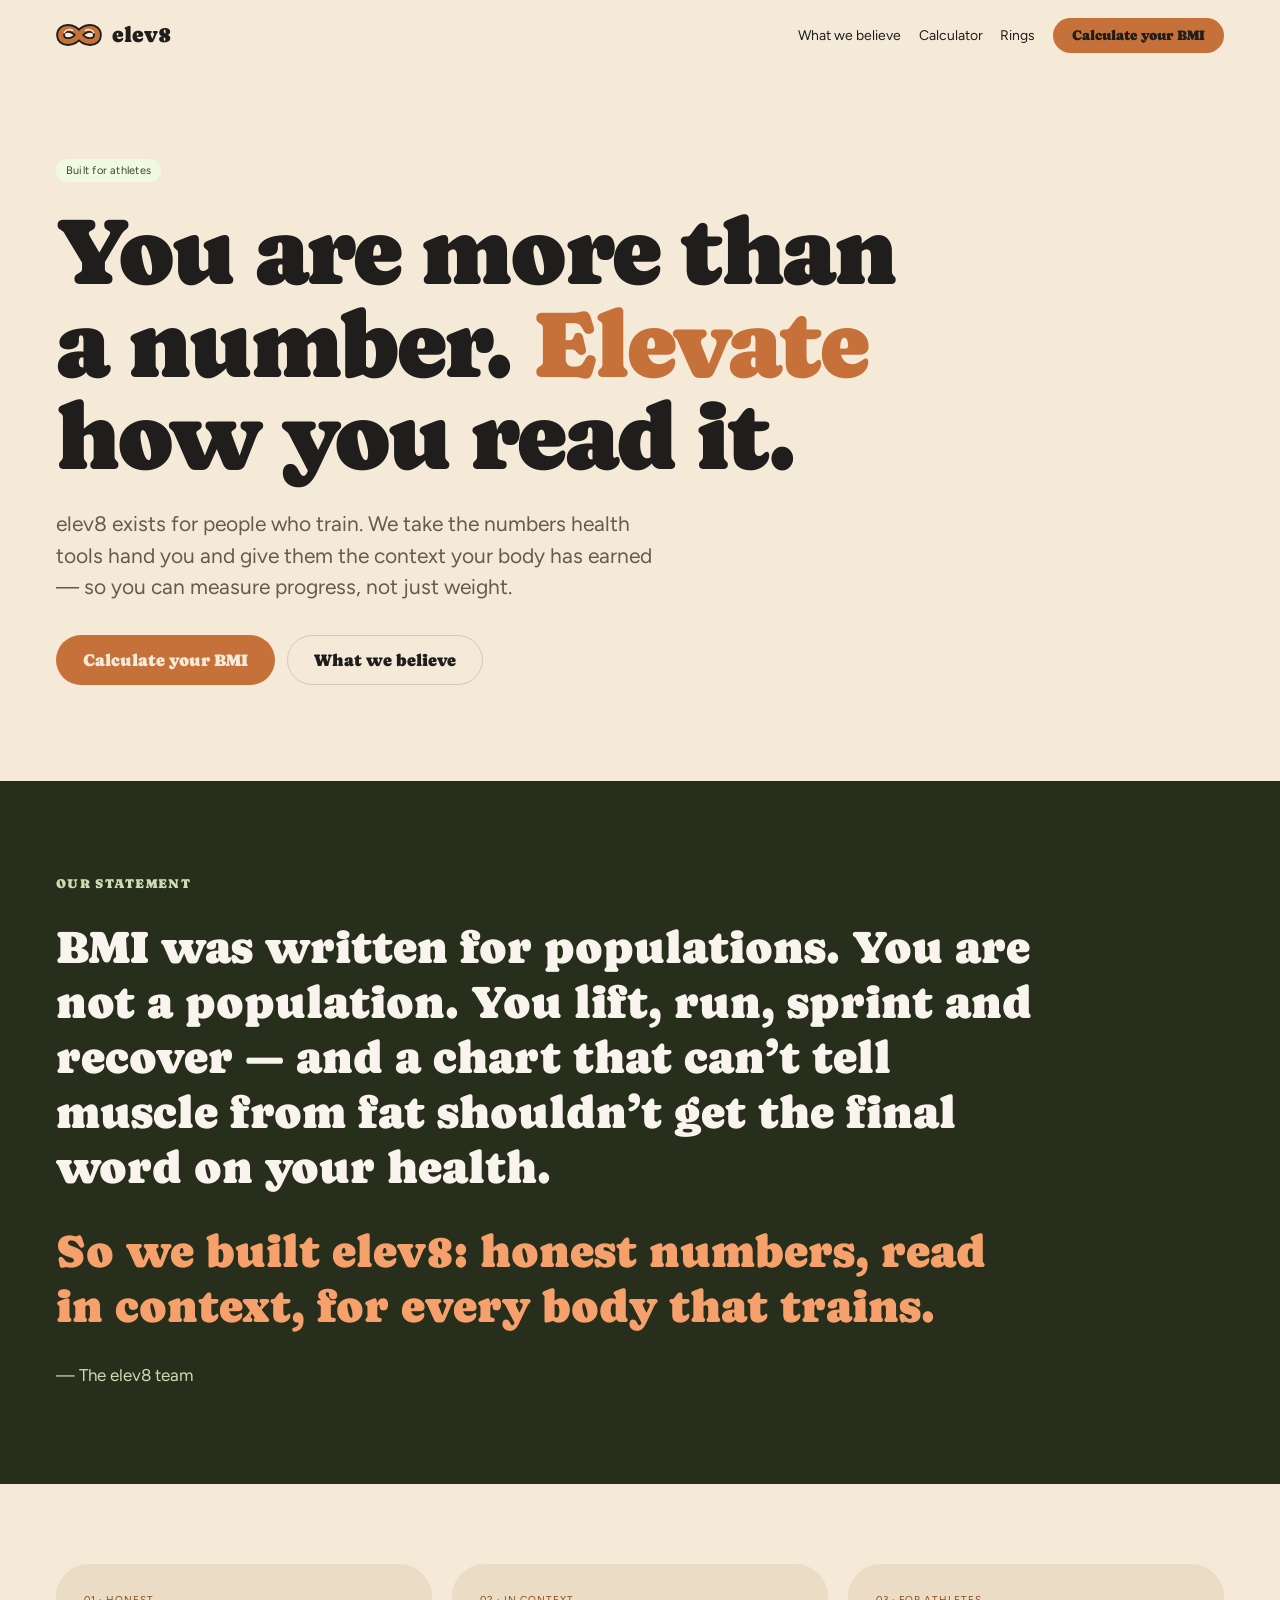
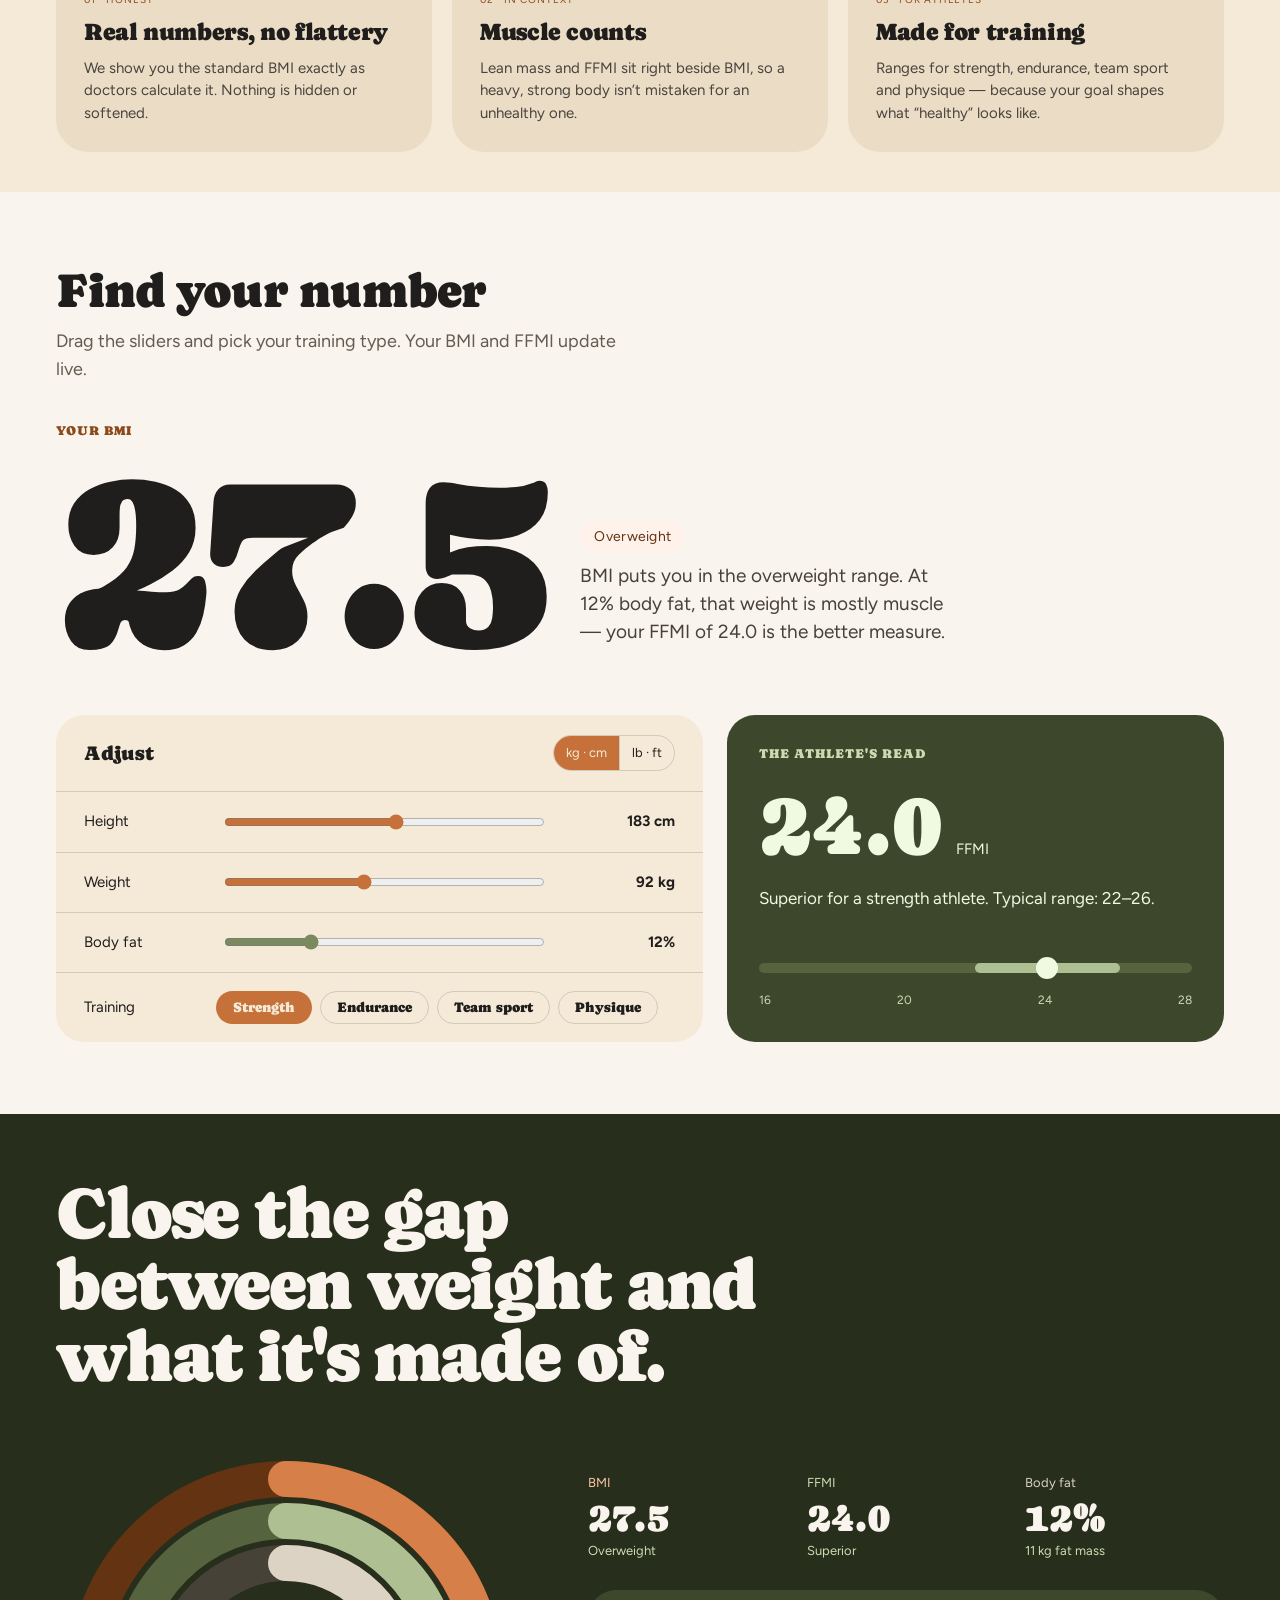
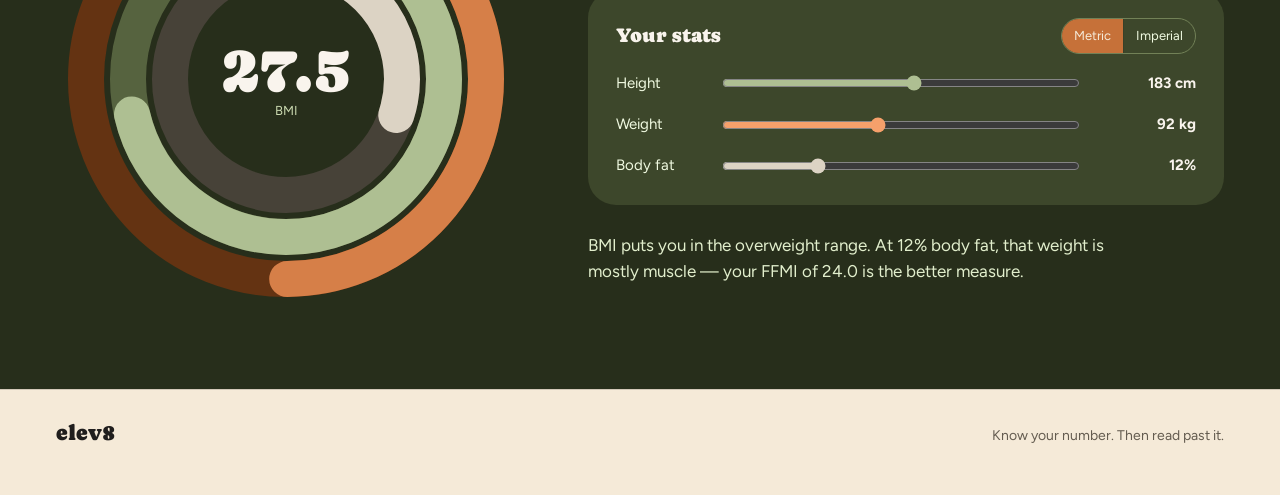
==== commit 8aab72f4: "Put both calculators on the landing page Move the one-big-number and rings calculators into sections" ====
--- a/site/index.html
+++ b/site/index.html
@@ -17,8 +17,9 @@
       <span>elev8</span>
     </a>
     <a class="nav-link" href="#belief">What we believe</a>
-    <a class="nav-link" href="#calculators">Calculators</a>
-    <a class="btn btn-primary" href="big-number.html">Calculate your BMI</a>
+    <a class="nav-link" href="#calculator">Calculator</a>
+    <a class="nav-link" href="#rings">Rings</a>
+    <a class="btn btn-primary" href="#calculator">Calculate your BMI</a>
   </nav>
 </header>
 
@@ -28,7 +29,7 @@
     <h1>You are more than a number. <em>Elevate</em> how you read it.</h1>
     <p>elev8 exists for people who train. We take the numbers health tools hand you and give them the context your body has earned — so you can measure progress, not just weight.</p>
     <div class="lp-ctas">
-      <a class="btn btn-primary" href="big-number.html">Calculate your BMI</a>
+      <a class="btn btn-primary" href="#calculator">Calculate your BMI</a>
       <a class="btn btn-secondary" href="#belief">What we believe</a>
     </div>
   </section>
@@ -62,22 +63,103 @@
     </div>
   </section>
 
-  <section class="lp-calcs wrap" id="calculators" aria-labelledby="calcs-title">
-    <h2 id="calcs-title">Find your number</h2>
-    <p class="lp-calcs-lede">Two ways to see the same honest reading. Drag the sliders and watch BMI, FFMI and body composition update live.</p>
-    <div class="lp-calcs-grid">
-      <a class="card" href="big-number.html">
-        <div class="lp-swatch" style="background:var(--color-accent-2-800)"></div>
-        <div class="card-kicker">Focused</div>
-        <div class="card-title">One big number</div>
-        <p class="card-body">Your BMI front and centre, with an FFMI read for your training type.</p>
-      </a>
-      <a class="card" href="rings.html">
-        <div class="lp-swatch" style="background:var(--color-accent-2-900)"></div>
-        <div class="card-kicker">Visual</div>
-        <div class="card-title">Rings</div>
-        <p class="card-body">BMI, FFMI and body fat as three concentric rings.</p>
-      </a>
+  <section class="bn lp-section" id="calculator" aria-labelledby="calc-title">
+    <div class="wrap">
+      <div class="lp-section-head">
+        <h2 id="calc-title">Find your number</h2>
+        <p>Drag the sliders and pick your training type. Your BMI and FFMI update live.</p>
+      </div>
+
+      <div class="bn-top" aria-live="polite">
+        <h6>Your BMI</h6>
+        <div class="bn-hero">
+          <span class="num" data-text="bmi"></span>
+          <div class="bn-hero-copy">
+            <span class="tag tag-accent" data-text="bmiCat"></span>
+            <p data-text="verdict"></p>
+          </div>
+        </div>
+      </div>
+
+      <div class="bn-grid">
+        <form class="bn-sheet" onsubmit="return false" aria-label="Adjust your stats">
+          <div class="bn-sheet-head">
+            <span class="title">Adjust</span>
+            <div class="seg" role="radiogroup" aria-label="Units">
+              <label class="seg-opt"><input type="radio" name="bn-unit" data-unit="metric">kg · cm</label>
+              <label class="seg-opt"><input type="radio" name="bn-unit" data-unit="imperial">lb · ft</label>
+            </div>
+          </div>
+          <div class="bn-row"><label for="bn-h">Height</label><input id="bn-h" type="range" min="140" max="220" data-input="heightCm"><strong data-text="heightLabel"></strong></div>
+          <div class="bn-row"><label for="bn-w">Weight</label><input id="bn-w" type="range" min="40" max="160" data-input="weightKg"><strong data-text="weightLabel"></strong></div>
+          <div class="bn-row"><label for="bn-bf">Body fat</label><input id="bn-bf" type="range" min="4" max="35" data-input="bf" style="--range:var(--color-accent-2)"><strong data-text="bfLabel"></strong></div>
+          <div class="bn-row-training bn-row">
+            <span id="training-label">Training</span>
+            <div class="bn-sports" role="group" aria-labelledby="training-label">
+              <button type="button" class="btn btn-secondary" data-sport="strength">Strength</button>
+              <button type="button" class="btn btn-secondary" data-sport="endurance">Endurance</button>
+              <button type="button" class="btn btn-secondary" data-sport="team">Team sport</button>
+              <button type="button" class="btn btn-secondary" data-sport="physique">Physique</button>
+            </div>
+          </div>
+        </form>
+
+        <aside class="bn-read" aria-live="polite">
+          <h6>The athlete's read</h6>
+          <div class="bn-read-num"><span class="num" data-text="ffmi"></span><span>FFMI</span></div>
+          <p><span data-text="ffmiCat"></span> for a <span data-text="sportName"></span> athlete. Typical range: <span data-text="sportRange"></span>.</p>
+          <div class="track bn-ffmi" data-vars="pos=ffmiPos l=rangeL w=rangeW" aria-hidden="true">
+            <div class="bn-ffmi-range"></div>
+            <div class="thumb"></div>
+          </div>
+          <div class="bn-ticks" aria-hidden="true"><span>16</span><span>20</span><span>24</span><span>28</span></div>
+        </aside>
+      </div>
+    </div>
+  </section>
+
+  <section class="rg lp-section" id="rings" aria-labelledby="rings-title">
+    <div class="wrap">
+      <div class="rg-title">
+        <h2 id="rings-title">Close the gap between weight and what it's made of.</h2>
+      </div>
+
+      <div class="rg-body">
+        <div class="rg-rings" role="img" aria-label="Rings for BMI, FFMI and body fat">
+          <svg viewBox="0 0 460 460" aria-hidden="true">
+            <circle cx="230" cy="230" r="200" stroke="var(--color-accent-800)"/>
+            <circle class="arc" cx="230" cy="230" r="200" stroke="var(--color-accent-500)" stroke-dasharray="1256.6" data-attr="stroke-dashoffset=ringBmi"/>
+            <circle cx="230" cy="230" r="158" stroke="var(--color-accent-2-700)"/>
+            <circle class="arc" cx="230" cy="230" r="158" stroke="var(--color-accent-2-400)" stroke-dasharray="992.7" data-attr="stroke-dashoffset=ringFfmi"/>
+            <circle cx="230" cy="230" r="116" stroke="var(--color-neutral-800)"/>
+            <circle class="arc" cx="230" cy="230" r="116" stroke="var(--color-neutral-300)" stroke-dasharray="728.8" data-attr="stroke-dashoffset=ringBf"/>
+          </svg>
+          <div class="rg-center"><span class="num" data-text="bmi"></span><small>BMI</small></div>
+        </div>
+
+        <div class="rg-side">
+          <div class="rg-stats" aria-live="polite">
+            <div class="rg-stat"><span class="k-bmi">BMI</span><span class="num" data-text="bmi"></span><span data-text="bmiCat"></span></div>
+            <div class="rg-stat"><span>FFMI</span><span class="num" data-text="ffmi"></span><span data-text="ffmiCat"></span></div>
+            <div class="rg-stat"><span class="k-bf">Body fat</span><span class="num" data-text="bfLabel"></span><span><span data-text="fatLabel"></span> fat mass</span></div>
+          </div>
+
+          <form class="rg-panel" onsubmit="return false" aria-label="Your stats">
+            <div class="rg-panel-head">
+              <span class="title">Your stats</span>
+              <div class="seg" role="radiogroup" aria-label="Units">
+                <label class="seg-opt"><input type="radio" name="rg-unit" data-unit="metric">Metric</label>
+                <label class="seg-opt"><input type="radio" name="rg-unit" data-unit="imperial">Imperial</label>
+              </div>
+            </div>
+            <div class="rg-row"><label for="rg-h">Height</label><input id="rg-h" type="range" min="140" max="220" data-input="heightCm" style="--range:var(--color-accent-2-400)"><strong data-text="heightLabel"></strong></div>
+            <div class="rg-row"><label for="rg-w">Weight</label><input id="rg-w" type="range" min="40" max="160" data-input="weightKg" style="--range:var(--color-accent-400)"><strong data-text="weightLabel"></strong></div>
+            <div class="rg-row"><label for="rg-bf">Body fat</label><input id="rg-bf" type="range" min="4" max="35" data-input="bf" style="--range:var(--color-neutral-300)"><strong data-text="bfLabel"></strong></div>
+          </form>
+
+          <p class="rg-verdict" data-text="verdict" aria-live="polite"></p>
+        </div>
+      </div>
     </div>
   </section>
 </main>
@@ -87,5 +169,11 @@
   <span>Know your number. Then read past it.</span>
 </footer>
 
+<script src="js/bmi.js"></script>
+<script>
+  Elev8.mount(document.getElementById('calculator'));
+  Elev8.mount(document.getElementById('rings'));
+</script>
+
 </body>
 </html>
--- a/site/css/app.css
+++ b/site/css/app.css
@@ -55,14 +55,10 @@
 .lp-pillars .card-title { font-size: 24px; margin: 0; }
 .lp-pillars .card-body { font-size: 15px; line-height: 1.5; }
 
-.lp-calcs { display: flex; flex-direction: column; gap: 16px; padding: 56px 56px 88px; scroll-margin-top: 64px; }
-.lp-calcs h2 { font-size: clamp(34px, 4vw, 48px); margin: 0; letter-spacing: -0.02em; }
-.lp-calcs-lede { margin: 0 0 16px; font-size: 18px; max-width: 560px; color: var(--color-neutral-700); }
-.lp-calcs-grid { display: grid; grid-template-columns: repeat(2, minmax(0, 1fr)); gap: 20px; }
-.lp-calcs-grid .card { padding: 28px; gap: 10px; color: inherit; text-decoration: none; transition: box-shadow .2s, transform .2s; }
-.lp-calcs-grid .card:hover { box-shadow: var(--shadow-md); transform: translateY(-2px); }
-.lp-calcs-grid .card-kicker { color: var(--color-accent-700); }
-.lp-swatch { height: 96px; border-radius: var(--radius-lg); margin-bottom: 8px; }
+.lp-section { scroll-margin-top: 64px; }
+.lp-section-head { display: flex; flex-direction: column; gap: 10px; padding: 72px 56px 0; }
+.lp-section-head h2 { font-size: clamp(34px, 4vw, 48px); margin: 0; letter-spacing: -0.02em; }
+.lp-section-head p { margin: 0; font-size: 18px; max-width: 560px; color: var(--color-neutral-700); }
 
 .lp-footer {
   display: flex; justify-content: space-between; align-items: baseline; flex-wrap: wrap; gap: 12px;
@@ -71,8 +67,8 @@
 .lp-footer .num { font-size: 22px; color: var(--color-text); }
 
 /* ── 1b · one big number ────────────────────────────────────────────────── */
-.bn { background: var(--color-neutral-100); --logo-fill: var(--color-accent-2); --logo-hi: var(--color-accent-2-200); }
-.bn-top { padding: 56px 56px 0; display: flex; flex-direction: column; gap: 8px; }
+.bn { background: var(--color-neutral-100); }
+.bn-top { padding: 40px 56px 0; display: flex; flex-direction: column; gap: 8px; }
 .bn-top h6 { margin: 0; color: var(--color-accent-700); }
 .bn-hero { display: flex; align-items: flex-end; gap: 32px; }
 .bn-hero .num { font-size: clamp(132px, 20.3vw, 260px); line-height: .85; letter-spacing: -0.04em; }
@@ -111,13 +107,9 @@
 .bn-ticks { display: flex; justify-content: space-between; font-size: 12px; color: var(--color-accent-2-300); }
 
 /* ── 1c · rings ─────────────────────────────────────────────────────────── */
-.rg {
-  background: var(--color-accent-2-900); color: var(--color-accent-2-100);
-  --logo-ink: var(--color-accent-2-100);
-}
-.rg .nav a:hover { color: var(--color-accent-400); }
+.rg { background: var(--color-accent-2-900); color: var(--color-accent-2-100); }
 .rg-title { padding: 64px 56px 0; }
-.rg-title h1 { font-size: clamp(42px, 5.6vw, 72px); line-height: 1; margin: 0; max-width: 760px; letter-spacing: -0.03em; color: var(--color-neutral-100); text-wrap: balance; }
+.rg-title h2 { font-size: clamp(42px, 5.6vw, 72px); line-height: 1; margin: 0; max-width: 760px; letter-spacing: -0.03em; color: var(--color-neutral-100); text-wrap: balance; }
 .rg-body { display: grid; grid-template-columns: 460px minmax(0, 1fr); gap: 72px; padding: 56px 56px 80px; align-items: center; }
 
 .rg-rings { position: relative; width: 100%; max-width: 460px; aspect-ratio: 1; container-type: inline-size; }
@@ -152,9 +144,9 @@
   .site-nav { padding: 16px 32px; }
   .lp-hero { padding: 64px 32px 72px; }
   .lp-belief-inner { padding: 72px 32px; }
-  .lp-pillars, .lp-calcs-grid { grid-template-columns: minmax(0, 1fr); }
+  .lp-pillars { grid-template-columns: minmax(0, 1fr); }
   .lp-pillars { padding: 56px 32px 24px; }
-  .lp-calcs { padding: 48px 32px 64px; }
+  .lp-section-head { padding: 56px 32px 0; }
   .lp-footer { padding: 28px 32px 40px; }
   .bn-top { padding: 40px 32px 0; }
   .bn-grid { grid-template-columns: minmax(0, 1fr); padding: 40px 32px 56px; }
@@ -177,8 +169,7 @@
   .lp-ctas .btn { font-size: 16px; padding: 12px 22px; }
   .lp-belief-inner { padding: 56px 16px; gap: 22px; }
   .lp-pillars { padding: 40px 16px 16px; gap: 14px; }
-  .lp-calcs { padding: 40px 16px 48px; }
-  .lp-calcs-grid { gap: 14px; }
+  .lp-section-head { padding: 40px 16px 0; }
   .lp-footer { padding: 24px 16px 32px; }
 
   .bn-top { padding: 28px 16px 0; }
